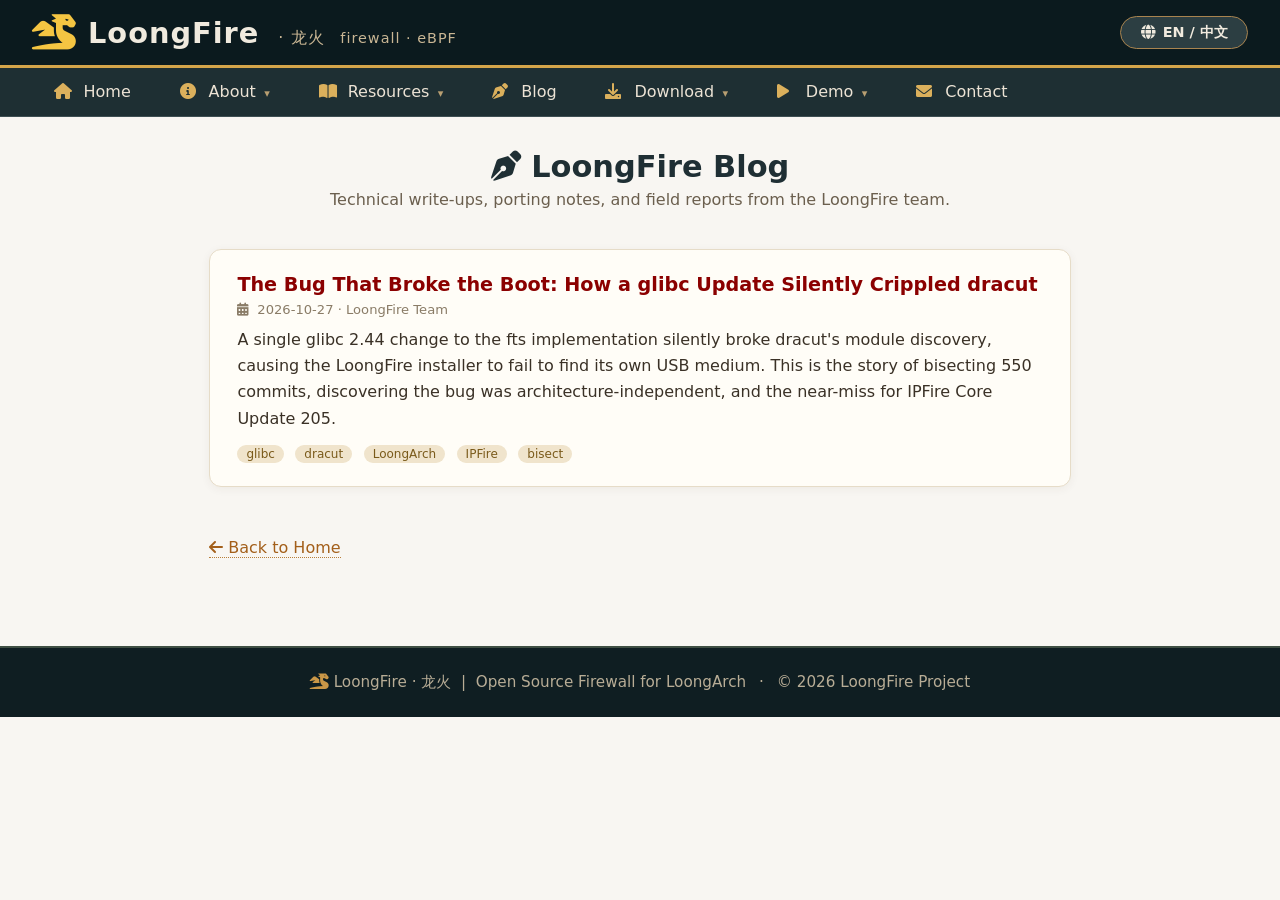
==== blog/index.html @ e5f91e1d "blog: glibc 2.44 story Assisted-by: Deepseek Signed-off-by: Vincent Li <vincent.mc.li@gmail.com>" ====
<!DOCTYPE html>
<html lang="en">
<head>
    <meta charset="UTF-8">
    <meta name="viewport" content="width=device-width, initial-scale=1.0">
    <title>Blog · LoongFire 龙火</title>
    <link rel="stylesheet" href="https://cdnjs.cloudflare.com/ajax/libs/font-awesome/6.0.0-beta3/css/all.min.css">
    <link rel="stylesheet" href="../style.css">
    <style>
        .blog-wrap { max-width: 900px; margin: 0 auto; padding: 2rem 1.2rem 4rem; }
        .blog-hero { text-align: center; margin-bottom: 2.5rem; }
        .blog-hero h1 { color: #1f2f34; font-size: 1.9rem; margin-bottom: .4rem; }
        .blog-hero p { color: #6b5f4e; }
        .post-list { list-style: none; padding: 0; margin: 0; }
        .post-card {
            background: #fffdf7; border: 1px solid #e6dcc8; border-radius: 12px;
            padding: 1.4rem 1.7rem; margin: 1.2rem 0;
            box-shadow: 0 2px 10px rgba(60,45,20,.06);
            transition: transform .15s ease, box-shadow .15s ease;
        }
        .post-card:hover { transform: translateY(-2px); box-shadow: 0 4px 16px rgba(60,45,20,.1); }
        .post-card h2 { margin: 0 0 .4rem; font-size: 1.2rem; }
        .post-card h2 a { color: #8b0000; text-decoration: none; }
        .post-card h2 a:hover { color: #a35f1a; }
        .post-meta { font-size: .82rem; color: #8a7c67; margin-bottom: .6rem; }
        .post-meta i { margin-right: .3rem; }
        .post-excerpt { color: #3a3126; line-height: 1.65; margin: 0; }
        .post-tags { margin-top: .7rem; }
        .post-tag {
            display: inline-block; font-size: .75rem; padding: 2px 9px;
            background: #f0e4cc; color: #7a5a1a; border-radius: 12px;
            margin-right: .4rem;
        }
        .back-home { display: inline-block; margin: 2rem 0 0; color: #a35f1a; border-bottom: 1px dotted #b87d38; text-decoration: none; }
        body.lang-en [data-lang="zh"], body.lang-zh [data-lang="en"] { display: none !important; }
    </style>
</head>
<body class="lang-en">

    <header class="header">
        <div class="logo-area">
            <span class="logo-icon"><i class="fas fa-dragon"></i></span>
            <span class="logo-text">
                LoongFire <small>· 龙火</small>
                <small style="font-weight:300; font-size:0.9rem; margin-left:0.3rem;" data-lang="en">firewall · eBPF</small>
                <small style="font-weight:300; font-size:0.9rem; margin-left:0.3rem;" data-lang="zh">防火墙 · eBPF</small>
            </span>
        </div>
        <button class="lang-toggle" id="langToggle">
            <i class="fas fa-globe"></i>
            <span data-lang="en">EN / 中文</span>
            <span data-lang="zh">中文 / EN</span>
        </button>
    </header>

    <nav class="navbar">
        <ul class="nav-menu">
            <li class="nav-item"><a href="../index.html" class="nav-link"><i class="fas fa-home"></i> <span data-lang="en">Home</span><span data-lang="zh">首页</span></a></li>
            <li class="nav-item dropdown">
                <a href="../index.html#project" class="nav-link"><i class="fas fa-info-circle"></i> <span data-lang="en">About</span><span data-lang="zh">关于</span></a>
                <div class="dropdown-content">
                    <a href="../index.html#project"><span data-lang="en">Project LoongFire</span><span data-lang="zh">LoongFire 项目</span></a>
                    <a href="../index.html#loongson-port"><span data-lang="en">Loongson Port</span><span data-lang="zh">龙芯移植</span></a>
                    <a href="../index.html#team"><span data-lang="en">Team</span><span data-lang="zh">团队</span></a>
                </div>
            </li>
            <li class="nav-item dropdown">
                <a href="#" class="nav-link"><i class="fas fa-book-open"></i> <span data-lang="en">Resources</span><span data-lang="zh">资源</span></a>
                <div class="dropdown-content">
                    <a href="https://ipfire.org/" target="_blank"><span data-lang="en">IPFire Docs</span><span data-lang="zh">IPFire 文档</span></a>
                    <a href="https://ebpf.io/" target="_blank"><span data-lang="en">eBPF.io</span><span data-lang="zh">eBPF 官网</span></a>
                    <a href="https://github.com/vincentmli/loongfire" target="_blank"><span data-lang="en">GitHub</span><span data-lang="zh">GitHub</span></a>
                </div>
            </li>
            <li class="nav-item"><a href="index.html" class="nav-link"><i class="fas fa-pen-nib"></i> <span data-lang="en">Blog</span><span data-lang="zh">博客</span></a></li>
            <li class="nav-item dropdown">
                <a href="#" class="nav-link"><i class="fas fa-download"></i> <span data-lang="en">Download</span><span data-lang="zh">下载</span></a>
                <div class="dropdown-content">
                    <a href="https://www.bpfire.net/download/loongfire/images_loongarch64/" target="_blank"><span data-lang="en">LoongArch</span><span data-lang="zh">龙架构</span></a>
                    <a href="https://www.bpfire.net/download/loongfire/images_x86_64/" target="_blank"><span data-lang="en">X86_64</span><span data-lang="zh">X86_64</span></a>
                </div>
            </li>
            <li class="nav-item dropdown">
                <a href="#" class="nav-link"><i class="fas fa-play"></i> <span data-lang="en">Demo</span><span data-lang="zh">演示</span></a>
                <div class="dropdown-content">
                    <a href="https://youtu.be/1pdNgoP-Kho?si=ar517D0sQq7gYv2_" target="_blank"><span data-lang="en">Youtube Demo Video</span><span data-lang="zh">油管演示视频</span></a>
                    <a href="https://youtu.be/rVHkBf1HB7Y" target="_blank"><span data-lang="en">Loongson Mini PC Demo</span><span data-lang="zh">龙芯迷你 PC 演示</span></a>
                    <a href="https://space.bilibili.com/622328985" target="_blank"><span data-lang="en">Bilibili Video collections</span><span data-lang="zh">Bilibili 视频集</span></a>
                </div>
            </li>
            <li class="nav-item"><a href="../index.html#contactSection" class="nav-link"><i class="fas fa-envelope"></i> <span data-lang="en">Contact</span><span data-lang="zh">联系</span></a></li>
        </ul>
    </nav>

    <main class="blog-wrap">
        <div class="blog-hero">
            <h1><i class="fas fa-pen-nib"></i>
                <span data-lang="en">LoongFire Blog</span>
                <span data-lang="zh">LoongFire 博客</span>
            </h1>
            <p data-lang="en">Technical write-ups, porting notes, and field reports from the LoongFire team.</p>
            <p data-lang="zh">来自 LoongFire 团队的技术文章、移植笔记与实战报告。</p>
        </div>

        <ul class="post-list">
            <li class="post-card">
                <h2>
                    <a href="2026-10-27-glibc-dracut-boot-bug.html?lang=en" data-lang="en">The Bug That Broke the Boot: How a glibc Update Silently Crippled dracut</a>
                    <a href="2026-10-27-glibc-dracut-boot-bug.html?lang=zh" data-lang="zh">一个让启动失败的 Bug：glibc 更新如何悄然瘫痪了 dracut</a>
                </h2>
                <p class="post-meta">
                    <i class="fas fa-calendar-alt"></i>
                    <span data-lang="en">2026-10-27 · LoongFire Team</span>
                    <span data-lang="zh">2026-10-27 · LoongFire 团队</span>
                </p>
                <p class="post-excerpt" data-lang="en">
                    A single glibc 2.44 change to the <code>fts</code> implementation silently broke dracut's module discovery, causing the LoongFire installer to fail to find its own USB medium. This is the story of bisecting 550 commits, discovering the bug was architecture-independent, and the near-miss for IPFire Core Update 205.
                </p>
                <p class="post-excerpt" data-lang="zh">
                    glibc 2.44 对 <code>fts</code> 实现的一次变更悄然破坏了 dracut 的模块发现，导致 LoongFire 安装程序找不到自己的 U 盘介质。这是一个关于二分查找 550 个提交、发现该 bug 与架构无关，以及 IPFire Core Update 205 惊险躲过一劫的故事。
                </p>
                <div class="post-tags">
                    <span class="post-tag">glibc</span>
                    <span class="post-tag">dracut</span>
                    <span class="post-tag">LoongArch</span>
                    <span class="post-tag">IPFire</span>
                    <span class="post-tag">bisect</span>
                </div>
            </li>
        </ul>

        <a href="../index.html" class="back-home"><i class="fas fa-arrow-left"></i>
            <span data-lang="en">Back to Home</span>
            <span data-lang="zh">返回首页</span>
        </a>
    </main>

    <footer class="footer">
        <p>
            <i class="fas fa-dragon"></i> LoongFire · 龙火 &nbsp;|&nbsp;
            <span data-lang="en">Open Source Firewall for LoongArch</span>
            <span data-lang="zh">龙架构开源防火墙</span>
            <span style="margin:0 0.5rem;">·</span>
            <span data-lang="en">© 2026 LoongFire Project</span>
            <span data-lang="zh">© 2026 LoongFire 项目</span>
        </p>
    </footer>

    <script>
    (function () {
        function getParam(name) {
            return new URLSearchParams(window.location.search).get(name);
        }
        var lang = getParam('lang') || localStorage.getItem('loongfire-lang') || 'en';
        if (lang !== 'en' && lang !== 'zh') lang = 'en';
        document.body.classList.remove('lang-en', 'lang-zh');
        document.body.classList.add('lang-' + lang);
        document.documentElement.lang = (lang === 'zh' ? 'zh-CN' : 'en');
        try { localStorage.setItem('loongfire-lang', lang); } catch (e) {}
        var toggle = document.getElementById('langToggle');
        if (toggle) {
            toggle.addEventListener('click', function () {
                setTimeout(function () {
                    var current = document.body.classList.contains('lang-zh') ? 'zh' : 'en';
                    try { localStorage.setItem('loongfire-lang', current); } catch (e) {}
                }, 0);
            });
        }
    })();
    </script>
    <script src="../script.js"></script>
</body>
</html>
---- style.css ----
* {
    margin: 0;
    padding: 0;
    box-sizing: border-box;
    font-family: 'Segoe UI', Roboto, system-ui, Tahoma, Verdana, Arial, sans-serif;
}
body {
    background: #f8f6f2;
    min-height: 100vh;
    display: flex;
    flex-direction: column;
}
/* header & nav */
.header {
    background: #0b1a1e;
    color: #f0eade;
    padding: 0.75rem 2rem;
    display: flex;
    flex-wrap: wrap;
    align-items: center;
    justify-content: space-between;
    border-bottom: 3px solid #d4a54a;
    box-shadow: 0 4px 12px rgba(0,0,0,0.2);
}
.logo-area {
    display: flex;
    align-items: center;
    gap: 0.75rem;
}
.logo-icon {
    font-size: 2.2rem;
    color: #f5c542;
}
.logo-text {
    font-size: 1.8rem;
    font-weight: 700;
    letter-spacing: 1px;
}
.logo-text small {
    font-weight: 300;
    font-size: 1rem;
    margin-left: 0.5rem;
    color: #c9b694;
}
.lang-toggle {
    background: #2c3e42;
    border: 1px solid #a9844f;
    color: #f0eade;
    padding: 0.4rem 1.2rem;
    border-radius: 30px;
    font-weight: 600;
    font-size: 0.9rem;
    cursor: pointer;
    transition: 0.2s;
    display: flex;
    align-items: center;
    gap: 0.5rem;
}
.lang-toggle:hover {
    background: #3e555a;
    border-color: #dbb05c;
}
.navbar {
    background: #1e2f33;
    padding: 0 2rem;
    display: flex;
    flex-wrap: wrap;
    align-items: center;
    border-bottom: 1px solid #3e4f53;
}
.nav-menu {
    display: flex;
    flex-wrap: wrap;
    list-style: none;
    gap: 0.25rem;
}
.nav-item {
    position: relative;
}
.nav-link {
    display: block;
    padding: 0.9rem 1.4rem;
    color: #ece3d5;
    text-decoration: none;
    font-weight: 500;
    font-size: 1rem;
    transition: 0.15s;
    border-radius: 4px 4px 0 0;
    cursor: default;
}
.nav-link i {
    margin-right: 0.4rem;
    width: 1.1rem;
    color: #dbb05c;
}
.nav-link:hover {
    background: #2f454a;
    color: #fff6e5;
}
.nav-link.external {
    cursor: pointer;
}
.dropdown-content {
    display: none;
    position: absolute;
    top: 100%;
    left: 0;
    background: #233b40;
    min-width: 200px;
    border-radius: 0 0 8px 8px;
    box-shadow: 0 12px 24px rgba(0,0,0,0.4);
    padding: 0.3rem 0;
    z-index: 999;
    border-top: 2px solid #d4a54a;
}
.dropdown-content a {
    display: block;
    padding: 0.7rem 1.6rem;
    color: #ede7dc;
    text-decoration: none;
    font-weight: 400;
    border-left: 3px solid transparent;
    transition: 0.1s;
}
.dropdown-content a:hover {
    background: #2f4d54;
    border-left-color: #f5c542;
    color: #fff;
}
.nav-item.dropdown:hover .dropdown-content {
    display: block;
}
.nav-item.dropdown > .nav-link::after {
    content: " ▾";
    font-size: 0.7rem;
    color: #b89f72;
    margin-left: 0.3rem;
}
/* main container */
.container {
    max-width: 1300px;
    margin: 0 auto;
    padding: 2rem 2rem;
    flex: 1;
    width: 100%;
}
/* hero / original content area */
.hero {
    background: linear-gradient(145deg, #f0ebe0, #e5ddd0);
    padding: 2.5rem 2.8rem;
    border-radius: 32px;
    box-shadow: inset 0 1px 4px rgba(255,255,240,0.6), 0 12px 24px -8px rgba(0,0,0,0.15);
    margin-bottom: 2.5rem;
    border: 1px solid #dacdb8;
}
.hero h1 {
    font-size: 2.6rem;
    font-weight: 700;
    color: #1a2c30;
    display: flex;
    align-items: center;
    gap: 0.8rem;
    flex-wrap: wrap;
    margin-bottom: 1rem;
}
.hero h1 i {
    color: #c97d2b;
}
.hero p, .hero div {
    font-size: 1.1rem;
    line-height: 1.7;
    color: #1f353b;
    margin: 0.8rem 0;
}
.hero a {
    color: #a35f1a;
    text-decoration: none;
    font-weight: 500;
    border-bottom: 1px dotted #b87d38;
}
.hero a:hover {
    color: #c77d2a;
    border-bottom: 1px solid #b87d38;
}
.hero b, .hero strong {
    color: #1d2f33;
}
.hero em {
    font-style: italic;
    color: #2d4247;
}
.download-links {
    background: #fcf9f3;
    padding: 1.2rem 1.8rem;
    border-radius: 24px;
    border-left: 6px solid #d4a54a;
    margin: 1.5rem 0;
}
.download-links p {
    margin: 0.5rem 0;
}
.feature-grid {
    display: grid;
    grid-template-columns: repeat(auto-fit, minmax(220px, 1fr));
    gap: 1.8rem;
    margin: 2rem 0;
}
.feature-card {
    background: #fcf9f3;
    padding: 1.4rem 1.6rem;
    border-radius: 24px;
    box-shadow: 0 4px 12px rgba(0,0,0,0.04);
    border: 1px solid #e4dccc;
    transition: 0.2s;
}
.feature-card:hover {
    transform: translateY(-4px);
    border-color: #c9b187;
}
.feature-card i {
    font-size: 2rem;
    color: #b87d38;
    margin-bottom: 0.3rem;
}
.feature-card h3 {
    font-size: 1.3rem;
    color: #1c3136;
}
.feature-card p {
    color: #3d5359;
}
.section-title {
    font-size: 1.8rem;
    font-weight: 600;
    color: #1d2f33;
    border-left: 6px solid #d4a54a;
    padding-left: 1rem;
    margin: 2rem 0 1.2rem 0;
}
.footer {
    background: #0f1e22;
    color: #b8ad96;
    padding: 1.5rem 2rem;
    text-align: center;
    border-top: 2px solid #3f4f44;
    margin-top: 1.5rem;
    font-size: 0.95rem;
}
.footer i {
    color: #ca9747;
}
/* CAPTCHA & Contact styling */
.contact-section {
    margin-top: 0.5rem;
}
.contact-btn {
    display: inline-block;
    background: #1f2f34;
    color: #f5e7d3;
    padding: 0.4rem 1.4rem;
    border-radius: 40px;
    font-weight: 500;
    cursor: pointer;
    border: 1px solid #a9844f;
    transition: 0.2s;
    text-decoration: none;
}
.contact-btn:hover {
    background: #2f454a;
    border-color: #dbb05c;
}
.contact-btn i {
    margin-right: 0.5rem;
    color: #dbb05c;
}

/* CAPTCHA overlay/modal */
.captcha-overlay {
    display: none;
    position: fixed;
    top: 0;
    left: 0;
    width: 100%;
    height: 100%;
    background: rgba(0,0,0,0.6);
    z-index: 9999;
    justify-content: center;
    align-items: center;
    backdrop-filter: blur(4px);
}
.captcha-overlay.active {
    display: flex;
}
.captcha-modal {
    background: #f8f6f2;
    border-radius: 32px;
    padding: 2.5rem 3rem;
    max-width: 440px;
    width: 90%;
    box-shadow: 0 24px 48px rgba(0,0,0,0.4);
    border: 2px solid #d4a54a;
    position: relative;
    animation: modalSlideIn 0.3s ease-out;
}
@keyframes modalSlideIn {
    from {
        transform: translateY(-30px) scale(0.95);
        opacity: 0;
    }
    to {
        transform: translateY(0) scale(1);
        opacity: 1;
    }
}
.captcha-modal .close-btn {
    position: absolute;
    top: 12px;
    right: 18px;
    font-size: 1.8rem;
    color: #6b5f4e;
    cursor: pointer;
    transition: 0.2s;
    background: none;
    border: none;
    line-height: 1;
}
.captcha-modal .close-btn:hover {
    color: #1a2c30;
    transform: rotate(90deg);
}
.captcha-modal h3 {
    color: #1a2c30;
    font-size: 1.5rem;
    margin-bottom: 0.5rem;
    display: flex;
    align-items: center;
    gap: 0.6rem;
}
.captcha-modal h3 i {
    color: #c97d2b;
}
.captcha-modal p {
    color: #3d5359;
    margin-bottom: 1.2rem;
    font-size: 0.95rem;
}
.captcha-challenge {
    background: #e8e0d4;
    padding: 1rem 1.5rem;
    border-radius: 16px;
    font-size: 1.8rem;
    font-weight: 700;
    text-align: center;
    color: #1a2c30;
    margin-bottom: 1rem;
    border: 2px dashed #b87d38;
    font-family: 'Courier New', monospace;
    letter-spacing: 2px;
}
.captcha-input-group {
    display: flex;
    gap: 0.8rem;
    margin-bottom: 1rem;
    flex-wrap: wrap;
}
.captcha-input-group input {
    flex: 1;
    padding: 0.7rem 1rem;
    border: 2px solid #c9b187;
    border-radius: 12px;
    font-size: 1rem;
    background: white;
    transition: 0.2s;
    min-width: 120px;
}
.captcha-input-group input:focus {
    outline: none;
    border-color: #d4a54a;
    box-shadow: 0 0 0 3px rgba(212, 165, 74, 0.2);
}
.captcha-input-group button {
    padding: 0.7rem 1.8rem;
    background: #1f2f34;
    color: #f5e7d3;
    border: none;
    border-radius: 12px;
    font-weight: 600;
    font-size: 1rem;
    cursor: pointer;
    transition: 0.2s;
    white-space: nowrap;
}
.captcha-input-group button:hover {
    background: #2f454a;
}
.captcha-input-group button:disabled {
    opacity: 0.5;
    cursor: not-allowed;
}
.captcha-error {
    color: #c0392b;
    font-size: 0.9rem;
    margin-top: -0.5rem;
    margin-bottom: 0.5rem;
    display: none;
}
.captcha-error.show {
    display: block;
}
.captcha-success {
    color: #27ae60;
    font-size: 0.95rem;
    margin-top: 0.5rem;
    display: none;
    align-items: center;
    gap: 0.5rem;
}
.captcha-success.show {
    display: flex;
}
.email-revealed {
    display: none;
    background: #e8f0e8;
    padding: 0.5rem 1.2rem;
    border-radius: 12px;
    font-family: 'Courier New', monospace;
    font-size: 1.1rem;
    color: #1a2c30;
    border: 2px solid #27ae60;
    margin-top: 0.5rem;
    word-break: break-all;
}
.email-revealed.show {
    display: inline-block;
}
.email-revealed i {
    color: #27ae60;
    margin-right: 0.5rem;
}
.captcha-refresh {
    background: none;
    border: none;
    color: #6b5f4e;
    cursor: pointer;
    font-size: 0.9rem;
    text-decoration: underline;
    margin-left: 0.5rem;
    transition: 0.2s;
}
.captcha-refresh:hover {
    color: #1a2c30;
}
/* language toggle */
body.lang-en .lang-zh {
    display: none;
}
body.lang-zh .lang-en {
    display: none;
}
[data-lang] {
    display: inline;
}
body.lang-en [data-lang="zh"] {
    display: none !important;
}
body.lang-zh [data-lang="en"] {
    display: none !important;
}
.lang-both {
    display: inline;
}

@media (max-width: 768px) {
    /* Force horizontal menu */
    .nav-menu {
        display: flex;
        flex-direction: row;      /* override any column rule */
        flex-wrap: wrap;          /* allow wrapping to second line */
        justify-content: center;
        gap: 0.25rem;
        padding: 0.4rem 0.5rem;
    }

    .nav-item {
        width: auto;              /* don't stretch full width */
        flex: 0 0 auto;
    }

    .nav-link {
        padding: 0.4rem 0.6rem;
        font-size: 0.8rem;
        white-space: nowrap;
    }

    /* Hide icons on small screens to save space (optional) */
    .nav-link i {
        display: none;
    }

    /* Dropdowns: position them so they don't overflow the screen */
    .dropdown-content {
        position: absolute;
        left: 50%;
        transform: translateX(-50%);
        min-width: 180px;
        z-index: 200;
    }
}

/* News Section */
.news-section {
    background: #fcf9f3;
    border-radius: 16px;
    padding: 1.2rem 1.8rem;
    margin: 1.5rem 0;
    border: 2px solid #d4a54a;
    box-shadow: 0 4px 12px rgba(0,0,0,0.06);
}

.news-header {
    display: flex;
    align-items: center;
    gap: 0.6rem;
    font-size: 1.1rem;
    font-weight: 600;
    color: #1a2c30;
    margin-bottom: 0.8rem;
    padding-bottom: 0.5rem;
    border-bottom: 2px solid #e4dccc;
}

.news-header i {
    color: #c97d2b;
    font-size: 1.3rem;
}

.news-ticker {
    position: relative;
    overflow: hidden;
    min-height: 2.5rem;
}

.news-item {
    display: none;
    animation: fadeSlide 0.8s ease-in-out;
    padding: 0.3rem 0;
    font-size: 1rem;
    color: #1f353b;
    align-items: center;
    gap: 0.8rem;
}

.news-item.active {
    display: flex;
}

.news-badge {
    font-size: 1.2rem;
    flex-shrink: 0;
}

@keyframes fadeSlide {
    from {
        opacity: 0;
        transform: translateY(-10px);
    }
    to {
        opacity: 1;
        transform: translateY(0);
    }
}

.news-item a {
    color: #a35f1a;
    text-decoration: none;
    font-weight: 500;
    border-bottom: 1px dotted #b87d38;
}

.news-item a:hover {
    color: #c77d2a;
    border-bottom: 1px solid #b87d38;
}

/* About Sections */
.about-section {
    background: #fcf9f3;
    padding: 2rem 2.5rem;
    border-radius: 24px;
    margin: 2rem 0;
    border: 1px solid #e4dccc;
    scroll-margin-top: 80px;
}

.about-section h2 {
    color: #1a2c30;
    font-size: 1.8rem;
    margin-bottom: 1rem;
    display: flex;
    align-items: center;
    gap: 0.8rem;
    border-bottom: 3px solid #d4a54a;
    padding-bottom: 0.5rem;
}

.about-section h2 i {
    color: #c97d2b;
}

.about-section p {
    color: #1f353b;
    line-height: 1.8;
    margin: 0.8rem 0;
}

.about-section ul {
    color: #1f353b;
    line-height: 1.8;
    padding-left: 2rem;
    margin: 0.8rem 0;
}

.about-section ul li {
    margin: 0.3rem 0;
}

/* Team Grid */
.team-grid {
    display: grid;
    grid-template-columns: repeat(auto-fit, minmax(250px, 1fr));
    gap: 2rem;
    margin: 1.5rem 0;
}

.team-member {
    background: white;
    padding: 1.5rem;
    border-radius: 20px;
    text-align: center;
    box-shadow: 0 4px 12px rgba(0,0,0,0.06);
    border: 1px solid #e4dccc;
    transition: 0.3s;
}

.team-member:hover {
    transform: translateY(-4px);
    box-shadow: 0 8px 24px rgba(0,0,0,0.1);
}

.team-avatar {
    width: 120px;
    height: 120px;
    border-radius: 50%;
    margin-bottom: 1rem;
    border: 3px solid #d4a54a;
    object-fit: cover;
}

.team-member h3 {
    color: #1a2c30;
    font-size: 1.2rem;
    margin-bottom: 0.2rem;
}

.team-role {
    color: #b87d38;
    font-weight: 600;
    font-size: 0.9rem;
    margin-bottom: 0.8rem;
}

.team-bio {
    color: #3d5359;
    font-size: 0.9rem;
    line-height: 1.6;
}

.team-social {
    margin-top: 1rem;
    display: flex;
    justify-content: center;
    gap: 0.8rem;
}

.team-social a {
    color: #1a2c30;
    font-size: 1.4rem;
    transition: 0.2s;
}

.team-social a:hover {
    color: #b87d38;
    transform: scale(1.1);
}

/* Responsive for news and about */
@media (max-width: 700px) {
    .news-section {
        padding: 0.8rem 1rem;
    }
    .news-item {
        font-size: 0.9rem;
        flex-wrap: wrap;
    }
    .about-section {
        padding: 1.2rem;
    }
    .team-grid {
        grid-template-columns: 1fr;
    }
    .team-avatar {
        width: 100px;
        height: 100px;
    }
}

/* Donation acknowledgment */
.footer .donation-ack {
    font-size: 0.9rem;
    margin-top: 0.8rem;
    padding-top: 0.8rem;
    border-top: 1px solid #3f4f44;
    color: #8ab4d6;
}

.footer .donation-ack a {
    color: #8ab4d6;
    text-decoration: none;
    border-bottom: 1px dotted #8ab4d6;
    transition: 0.2s;
}

.footer .donation-ack a:hover {
    color: #f5c542;
    border-bottom-color: #f5c542;
}

.footer .donation-ack i {
    color: #e74c3c;
}
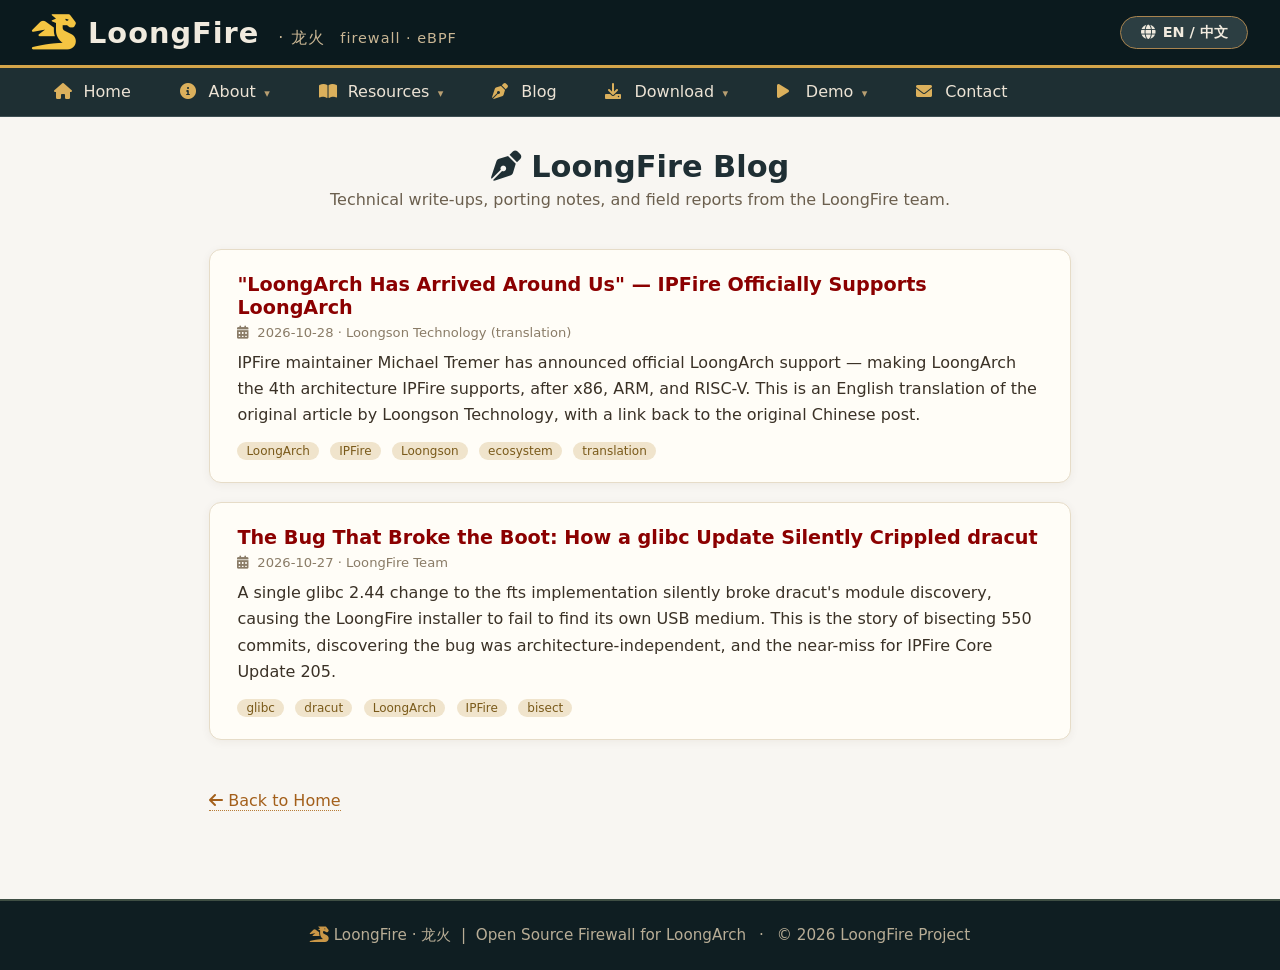
==== commit 2bb44a60: "blog: Add english translated version of IPfire on loongson CPU Assisted-by: Deepseek Signed-off-by: " ====
--- a/blog/index.html
+++ b/blog/index.html
@@ -105,6 +105,31 @@
         <ul class="post-list">
             <li class="post-card">
                 <h2>
+                    <a href="2026-10-28-ipfire-officially-supports-loongarch.html?lang=en" data-lang="en">"LoongArch Has Arrived Around Us" — IPFire Officially Supports LoongArch</a>
+                    <a href="2026-10-28-ipfire-officially-supports-loongarch.html?lang=zh" data-lang="zh">"龙架构已来到我们身边"——IPFire 正式支持龙架构</a>
+                </h2>
+                <p class="post-meta">
+                    <i class="fas fa-calendar-alt"></i>
+                    <span data-lang="en">2026-10-28 · Loongson Technology (translation)</span>
+                    <span data-lang="zh">2026-10-28 · 龙芯中科（译文）</span>
+                </p>
+                <p class="post-excerpt" data-lang="en">
+                    IPFire maintainer Michael Tremer has announced official LoongArch support — making LoongArch the 4th architecture IPFire supports, after x86, ARM, and RISC-V. This is an English translation of the original article by Loongson Technology, with a link back to the original Chinese post.
+                </p>
+                <p class="post-excerpt" data-lang="zh">
+                    IPFire 维护者 Michael Tremer 已宣布正式支持龙架构——龙架构成为继 x86、ARM、RISC-V 之后 IPFire 支持的第 4 种架构。本文为龙芯中科原文的英文译本，并附中文原文链接。
+                </p>
+                <div class="post-tags">
+                    <span class="post-tag">LoongArch</span>
+                    <span class="post-tag">IPFire</span>
+                    <span class="post-tag">Loongson</span>
+                    <span class="post-tag">ecosystem</span>
+                    <span class="post-tag">translation</span>
+                </div>
+            </li>
+
+            <li class="post-card">
+                <h2>
                     <a href="2026-10-27-glibc-dracut-boot-bug.html?lang=en" data-lang="en">The Bug That Broke the Boot: How a glibc Update Silently Crippled dracut</a>
                     <a href="2026-10-27-glibc-dracut-boot-bug.html?lang=zh" data-lang="zh">一个让启动失败的 Bug：glibc 更新如何悄然瘫痪了 dracut</a>
                 </h2>
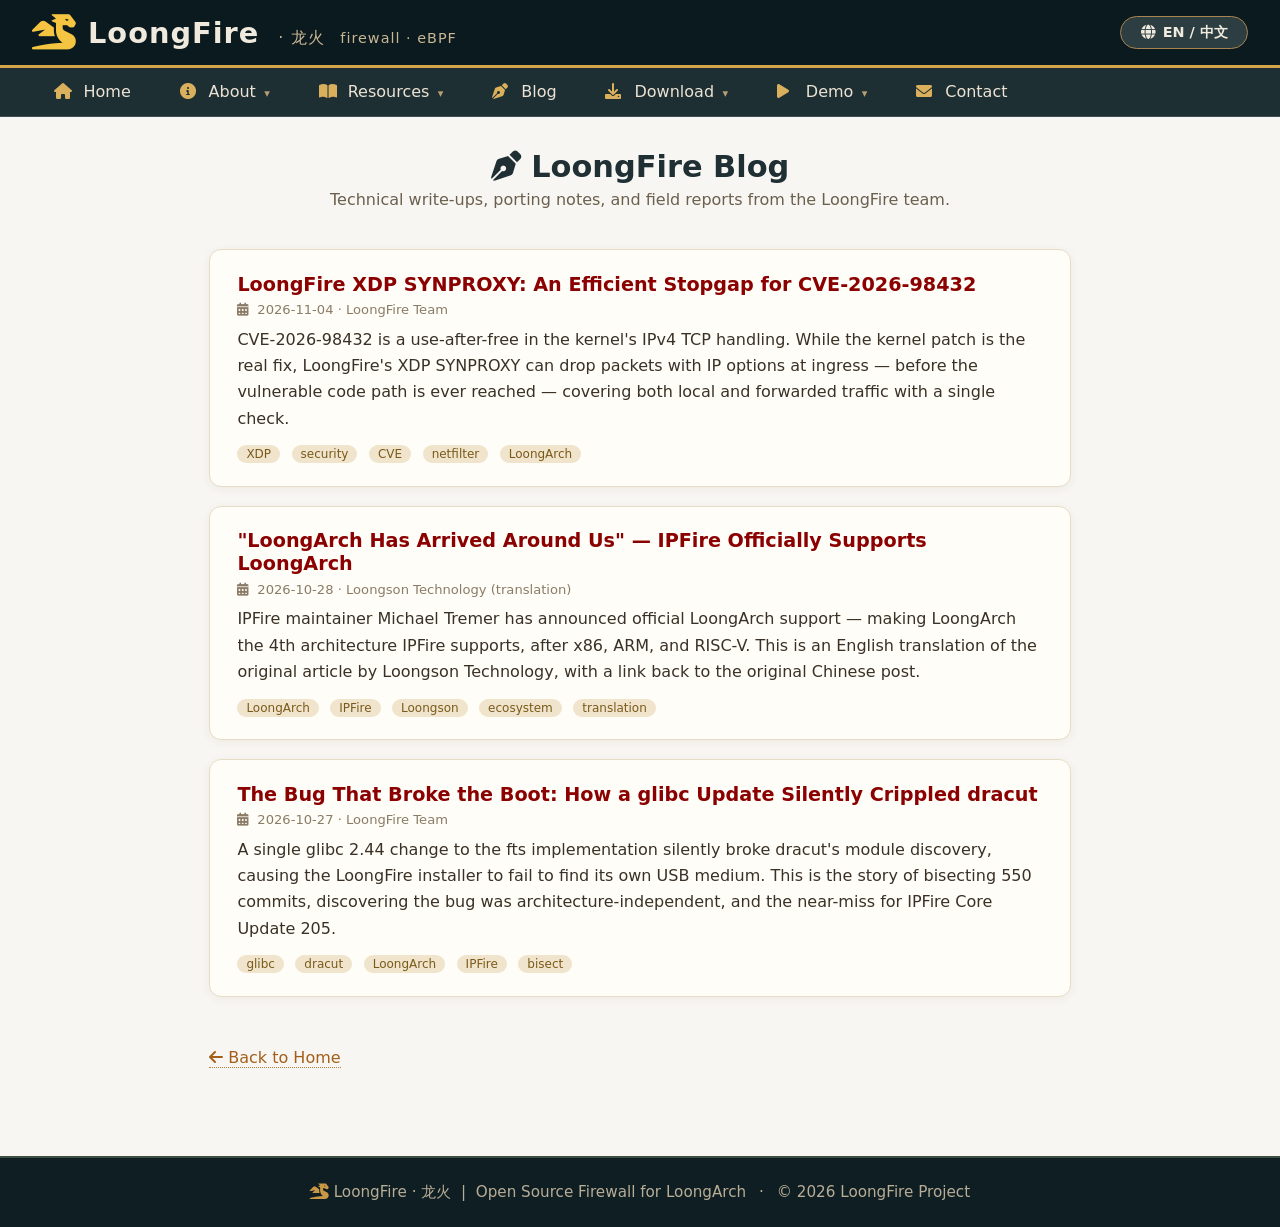
==== commit fa715f0d: "blog: Add two new blog Signed-off-by: Vincent Li <vincent.mc.li@gmail.com>" ====
--- a/blog/index.html
+++ b/blog/index.html
@@ -105,6 +105,31 @@
         <ul class="post-list">
             <li class="post-card">
                 <h2>
+                    <a href="2026-11-04-loongfire-xdp-synproxy-cve-2026-98432.html?lang=en" data-lang="en">LoongFire XDP SYNPROXY: An Efficient Stopgap for CVE-2026-98432</a>
+                    <a href="2026-11-04-loongfire-xdp-synproxy-cve-2026-98432.html?lang=zh" data-lang="zh">LoongFire XDP SYNPROXY：针对 CVE-2026-98432 的高效临时缓解方案</a>
+                </h2>
+                <p class="post-meta">
+                    <i class="fas fa-calendar-alt"></i>
+                    <span data-lang="en">2026-11-04 · LoongFire Team</span>
+                    <span data-lang="zh">2026-11-04 · LoongFire 团队</span>
+                </p>
+                <p class="post-excerpt" data-lang="en">
+                    CVE-2026-98432 is a use-after-free in the kernel's IPv4 TCP handling. While the kernel patch is the real fix, LoongFire's XDP SYNPROXY can drop packets with IP options at ingress — before the vulnerable code path is ever reached — covering both local and forwarded traffic with a single check.
+                </p>
+                <p class="post-excerpt" data-lang="zh">
+                    CVE-2026-98432 是内核 IPv4 TCP 处理中的释放后使用漏洞。内核补丁才是真正的修复，但 LoongFire 的 XDP SYNPROXY 可以在入口处丢弃带 IP 选项的报文——早于漏洞代码路径被触达——只需一处检查即可同时覆盖本机与转发流量。
+                </p>
+                <div class="post-tags">
+                    <span class="post-tag">XDP</span>
+                    <span class="post-tag">security</span>
+                    <span class="post-tag">CVE</span>
+                    <span class="post-tag">netfilter</span>
+                    <span class="post-tag">LoongArch</span>
+                </div>
+            </li>
+
+            <li class="post-card">
+                <h2>
                     <a href="2026-10-28-ipfire-officially-supports-loongarch.html?lang=en" data-lang="en">"LoongArch Has Arrived Around Us" — IPFire Officially Supports LoongArch</a>
                     <a href="2026-10-28-ipfire-officially-supports-loongarch.html?lang=zh" data-lang="zh">"龙架构已来到我们身边"——IPFire 正式支持龙架构</a>
                 </h2>
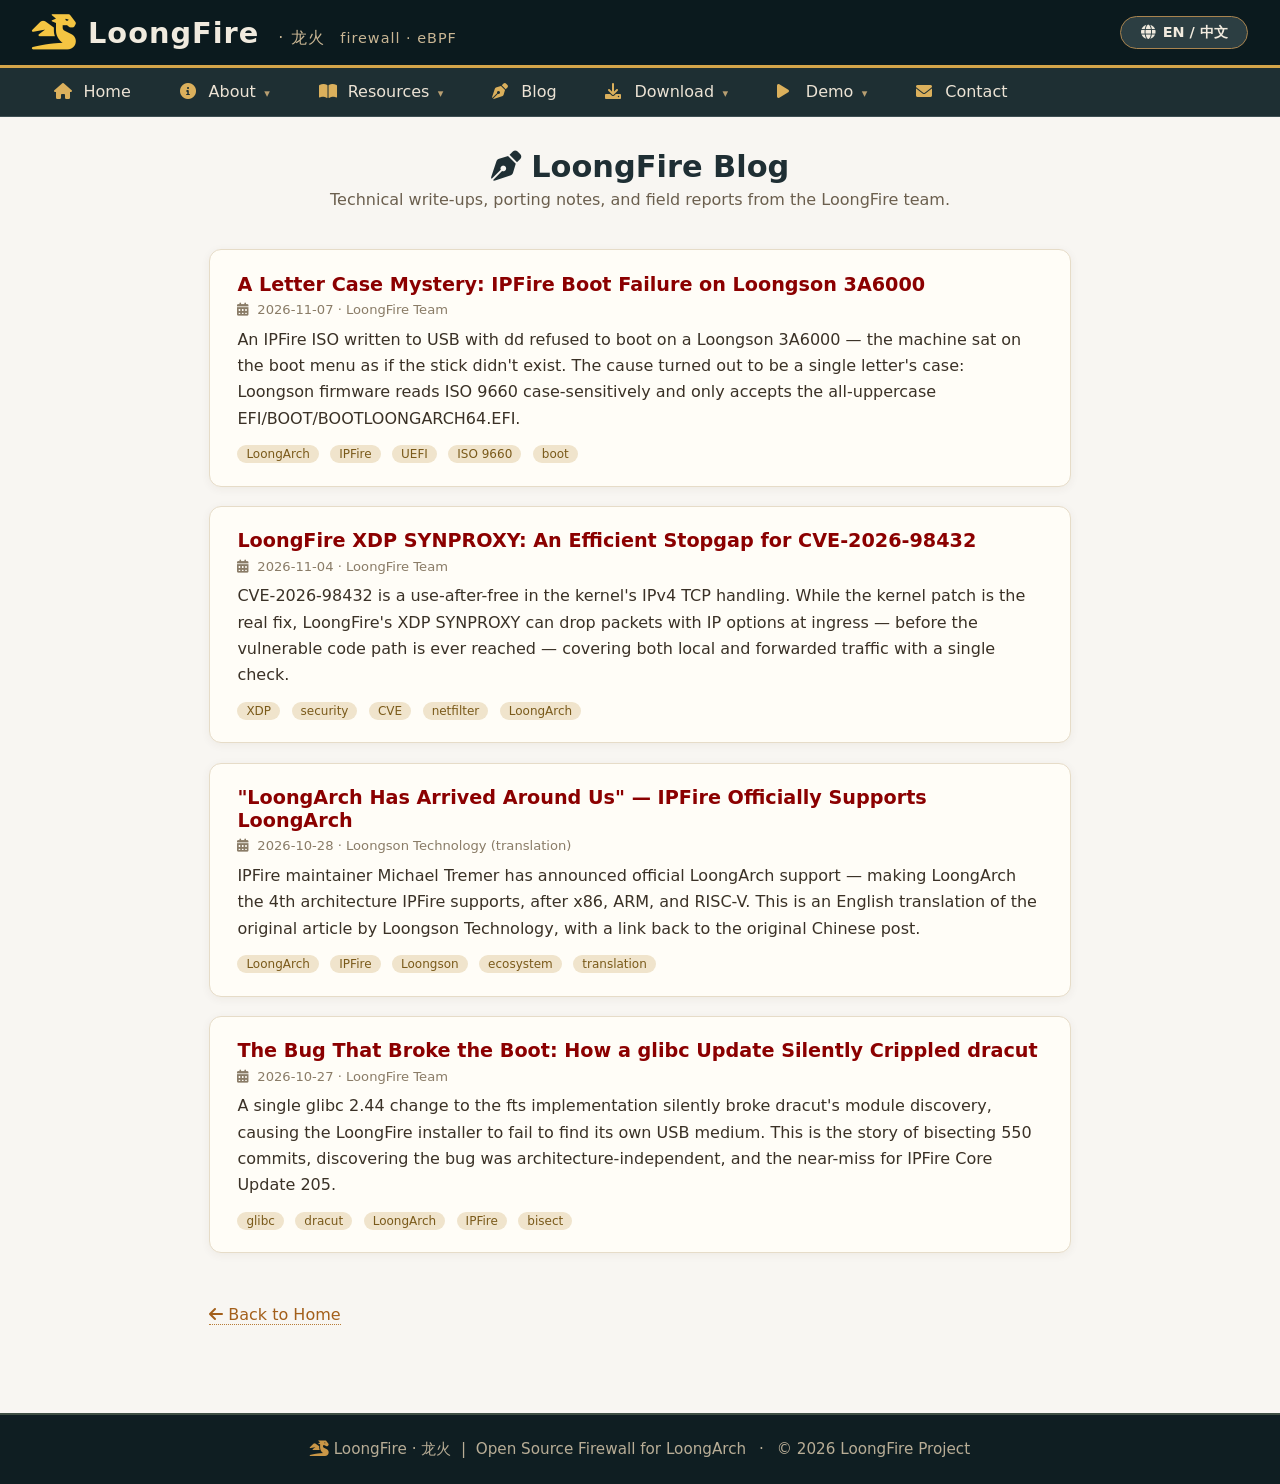
==== commit 17c3a468: "blog: IPFire ISO EFI letter case Signed-off-by: Vincent Li <vincent.mc.li@gmail.com>" ====
--- a/blog/index.html
+++ b/blog/index.html
@@ -105,6 +105,31 @@
         <ul class="post-list">
             <li class="post-card">
                 <h2>
+                    <a href="2026-11-07-letter-case-ipfire-loongson-boot-mystery.html?lang=en" data-lang="en">A Letter Case Mystery: IPFire Boot Failure on Loongson 3A6000</a>
+                    <a href="2026-11-07-letter-case-ipfire-loongson-boot-mystery.html?lang=zh" data-lang="zh">一个字母的大小写：IPFire 在龙芯 3A6000 上的启动谜案</a>
+                </h2>
+                <p class="post-meta">
+                    <i class="fas fa-calendar-alt"></i>
+                    <span data-lang="en">2026-11-07 · LoongFire Team</span>
+                    <span data-lang="zh">2026-11-07 · LoongFire 团队</span>
+                </p>
+                <p class="post-excerpt" data-lang="en">
+                    An IPFire ISO written to USB with dd refused to boot on a Loongson 3A6000 — the machine sat on the boot menu as if the stick didn't exist. The cause turned out to be a single letter's case: Loongson firmware reads ISO 9660 case-sensitively and only accepts the all-uppercase EFI/BOOT/BOOTLOONGARCH64.EFI.
+                </p>
+                <p class="post-excerpt" data-lang="zh">
+                    用 dd 写入 U 盘的 IPFire ISO 在龙芯 3A6000 上无法启动——机器停留在启动菜单，仿佛 U 盘根本不存在。根源竟然是一个字母的大小写：龙芯固件按大小写敏感方式读取 ISO 9660，只接受全大写的 EFI/BOOT/BOOTLOONGARCH64.EFI。
+                </p>
+                <div class="post-tags">
+                    <span class="post-tag">LoongArch</span>
+                    <span class="post-tag">IPFire</span>
+                    <span class="post-tag">UEFI</span>
+                    <span class="post-tag">ISO 9660</span>
+                    <span class="post-tag">boot</span>
+                </div>
+            </li>
+
+            <li class="post-card">
+                <h2>
                     <a href="2026-11-04-loongfire-xdp-synproxy-cve-2026-98432.html?lang=en" data-lang="en">LoongFire XDP SYNPROXY: An Efficient Stopgap for CVE-2026-98432</a>
                     <a href="2026-11-04-loongfire-xdp-synproxy-cve-2026-98432.html?lang=zh" data-lang="zh">LoongFire XDP SYNPROXY：针对 CVE-2026-98432 的高效临时缓解方案</a>
                 </h2>
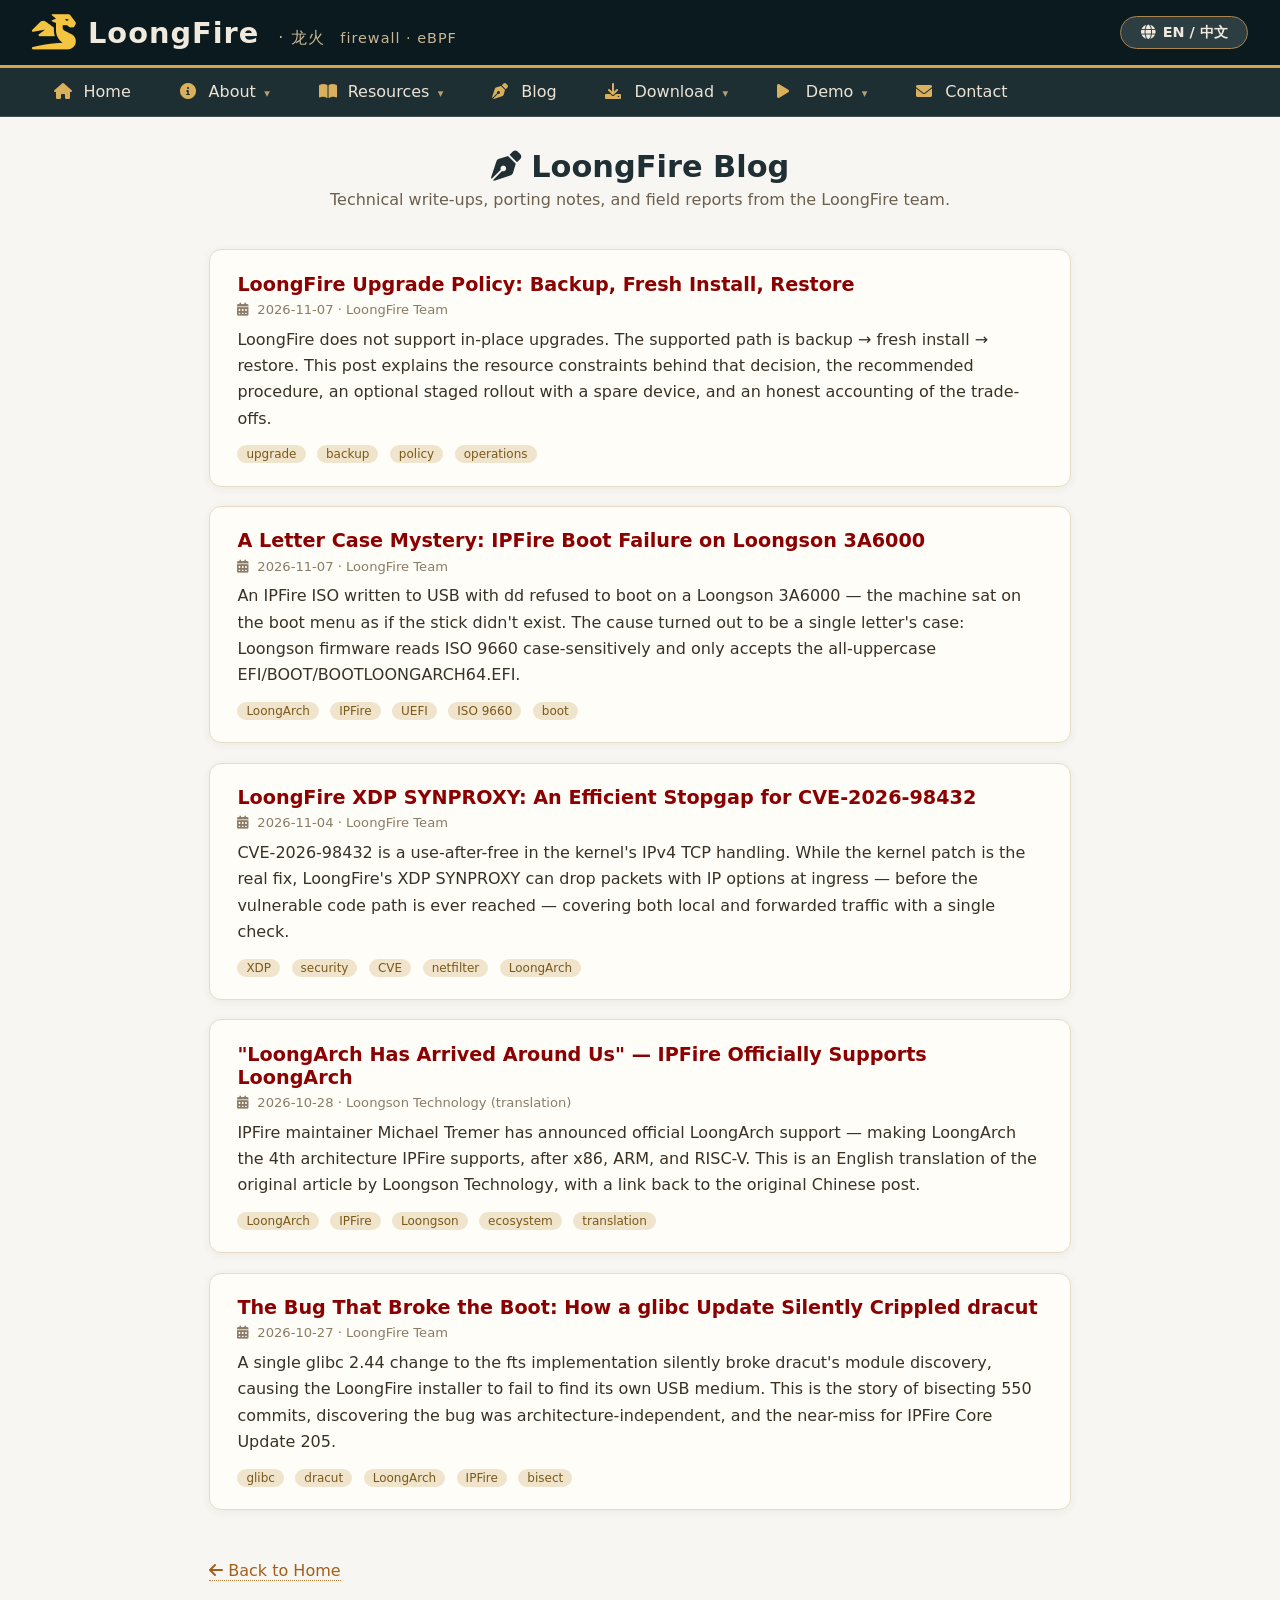
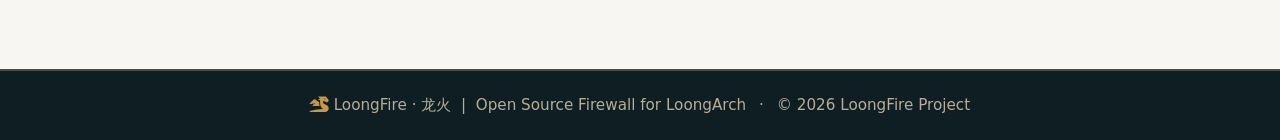
==== commit 31089051: "blog: Add loongfire upgrade policy Signed-off-by: Vincent Li <vincent.mc.li@gmail.com>" ====
--- a/blog/index.html
+++ b/blog/index.html
@@ -105,6 +105,30 @@
         <ul class="post-list">
             <li class="post-card">
                 <h2>
+                    <a href="2026-11-07-loongfire-upgrade-policy.html?lang=en" data-lang="en">LoongFire Upgrade Policy: Backup, Fresh Install, Restore</a>
+                    <a href="2026-11-07-loongfire-upgrade-policy.html?lang=zh" data-lang="zh">LoongFire 升级策略：备份、全新安装、恢复</a>
+                </h2>
+                <p class="post-meta">
+                    <i class="fas fa-calendar-alt"></i>
+                    <span data-lang="en">2026-11-07 · LoongFire Team</span>
+                    <span data-lang="zh">2026-11-07 · LoongFire 团队</span>
+                </p>
+                <p class="post-excerpt" data-lang="en">
+                    LoongFire does not support in-place upgrades. The supported path is backup → fresh install → restore. This post explains the resource constraints behind that decision, the recommended procedure, an optional staged rollout with a spare device, and an honest accounting of the trade-offs.
+                </p>
+                <p class="post-excerpt" data-lang="zh">
+                    LoongFire 不支持原地升级，支持路径是备份 → 全新安装 → 恢复。本文说明这一决策背后的资源约束、推荐流程、可选的备用设备分阶段实施方案，以及对这些取舍的诚实梳理。
+                </p>
+                <div class="post-tags">
+                    <span class="post-tag">upgrade</span>
+                    <span class="post-tag">backup</span>
+                    <span class="post-tag">policy</span>
+                    <span class="post-tag">operations</span>
+                </div>
+            </li>
+
+            <li class="post-card">
+                <h2>
                     <a href="2026-11-07-letter-case-ipfire-loongson-boot-mystery.html?lang=en" data-lang="en">A Letter Case Mystery: IPFire Boot Failure on Loongson 3A6000</a>
                     <a href="2026-11-07-letter-case-ipfire-loongson-boot-mystery.html?lang=zh" data-lang="zh">一个字母的大小写：IPFire 在龙芯 3A6000 上的启动谜案</a>
                 </h2>
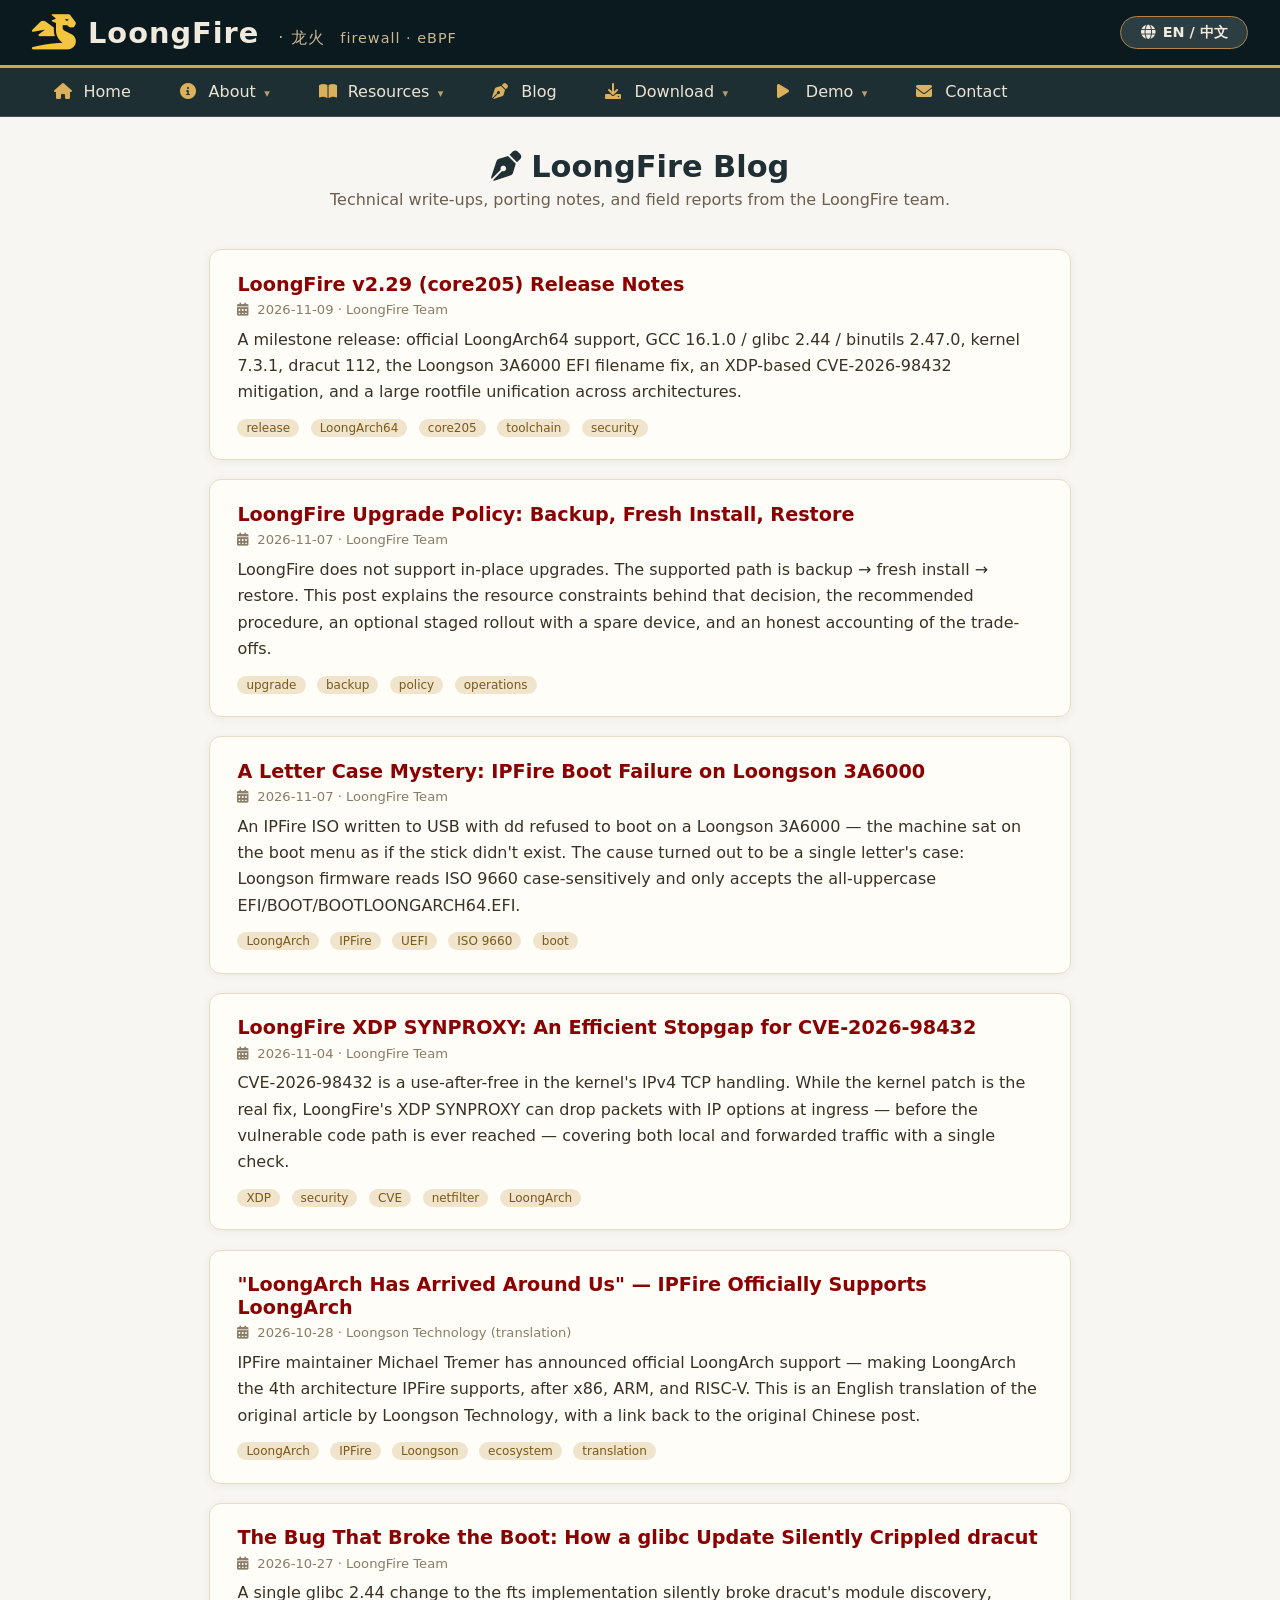
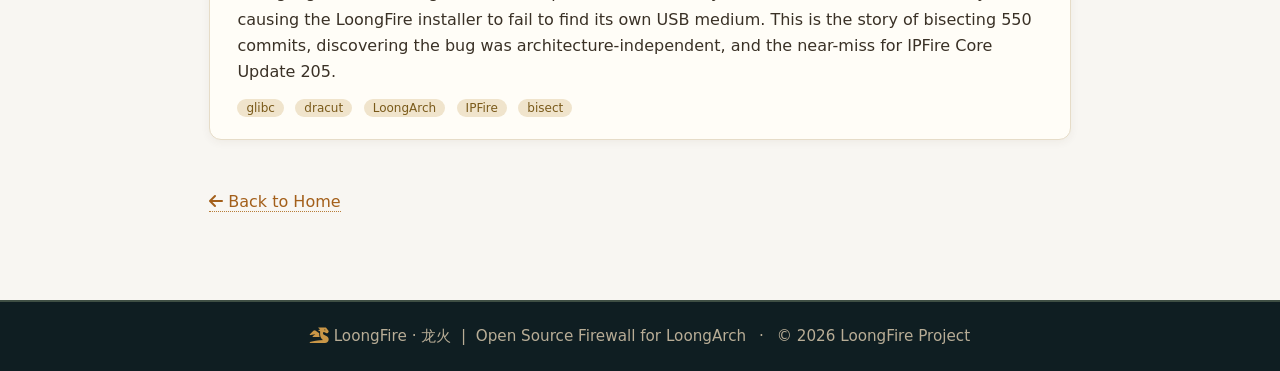
==== commit bff21bd2: "blog: loongfire v2.29-core205 release Signed-off-by: Vincent Li <vincent.mc.li@gmail.com>" ====
--- a/blog/index.html
+++ b/blog/index.html
@@ -105,6 +105,31 @@
         <ul class="post-list">
             <li class="post-card">
                 <h2>
+                    <a href="2026-11-09-loongfire-v2.29-core205-release.html?lang=en" data-lang="en">LoongFire v2.29 (core205) Release Notes</a>
+                    <a href="2026-11-09-loongfire-v2.29-core205-release.html?lang=zh" data-lang="zh">LoongFire v2.29（core205）发布说明</a>
+                </h2>
+                <p class="post-meta">
+                    <i class="fas fa-calendar-alt"></i>
+                    <span data-lang="en">2026-11-09 · LoongFire Team</span>
+                    <span data-lang="zh">2026-11-09 · LoongFire 团队</span>
+                </p>
+                <p class="post-excerpt" data-lang="en">
+                    A milestone release: official LoongArch64 support, GCC 16.1.0 / glibc 2.44 / binutils 2.47.0, kernel 7.3.1, dracut 112, the Loongson 3A6000 EFI filename fix, an XDP-based CVE-2026-98432 mitigation, and a large rootfile unification across architectures.
+                </p>
+                <p class="post-excerpt" data-lang="zh">
+                    里程碑版本：正式支持 LoongArch64，GCC 16.1.0 / glibc 2.44 / binutils 2.47.0，内核 7.3.1，dracut 112，龙芯 3A6000 的 EFI 文件名修复，基于 XDP 的 CVE-2026-98432 缓解，以及跨架构的大规模 rootfile 统一。
+                </p>
+                <div class="post-tags">
+                    <span class="post-tag">release</span>
+                    <span class="post-tag">LoongArch64</span>
+                    <span class="post-tag">core205</span>
+                    <span class="post-tag">toolchain</span>
+                    <span class="post-tag">security</span>
+                </div>
+            </li>
+
+            <li class="post-card">
+                <h2>
                     <a href="2026-11-07-loongfire-upgrade-policy.html?lang=en" data-lang="en">LoongFire Upgrade Policy: Backup, Fresh Install, Restore</a>
                     <a href="2026-11-07-loongfire-upgrade-policy.html?lang=zh" data-lang="zh">LoongFire 升级策略：备份、全新安装、恢复</a>
                 </h2>
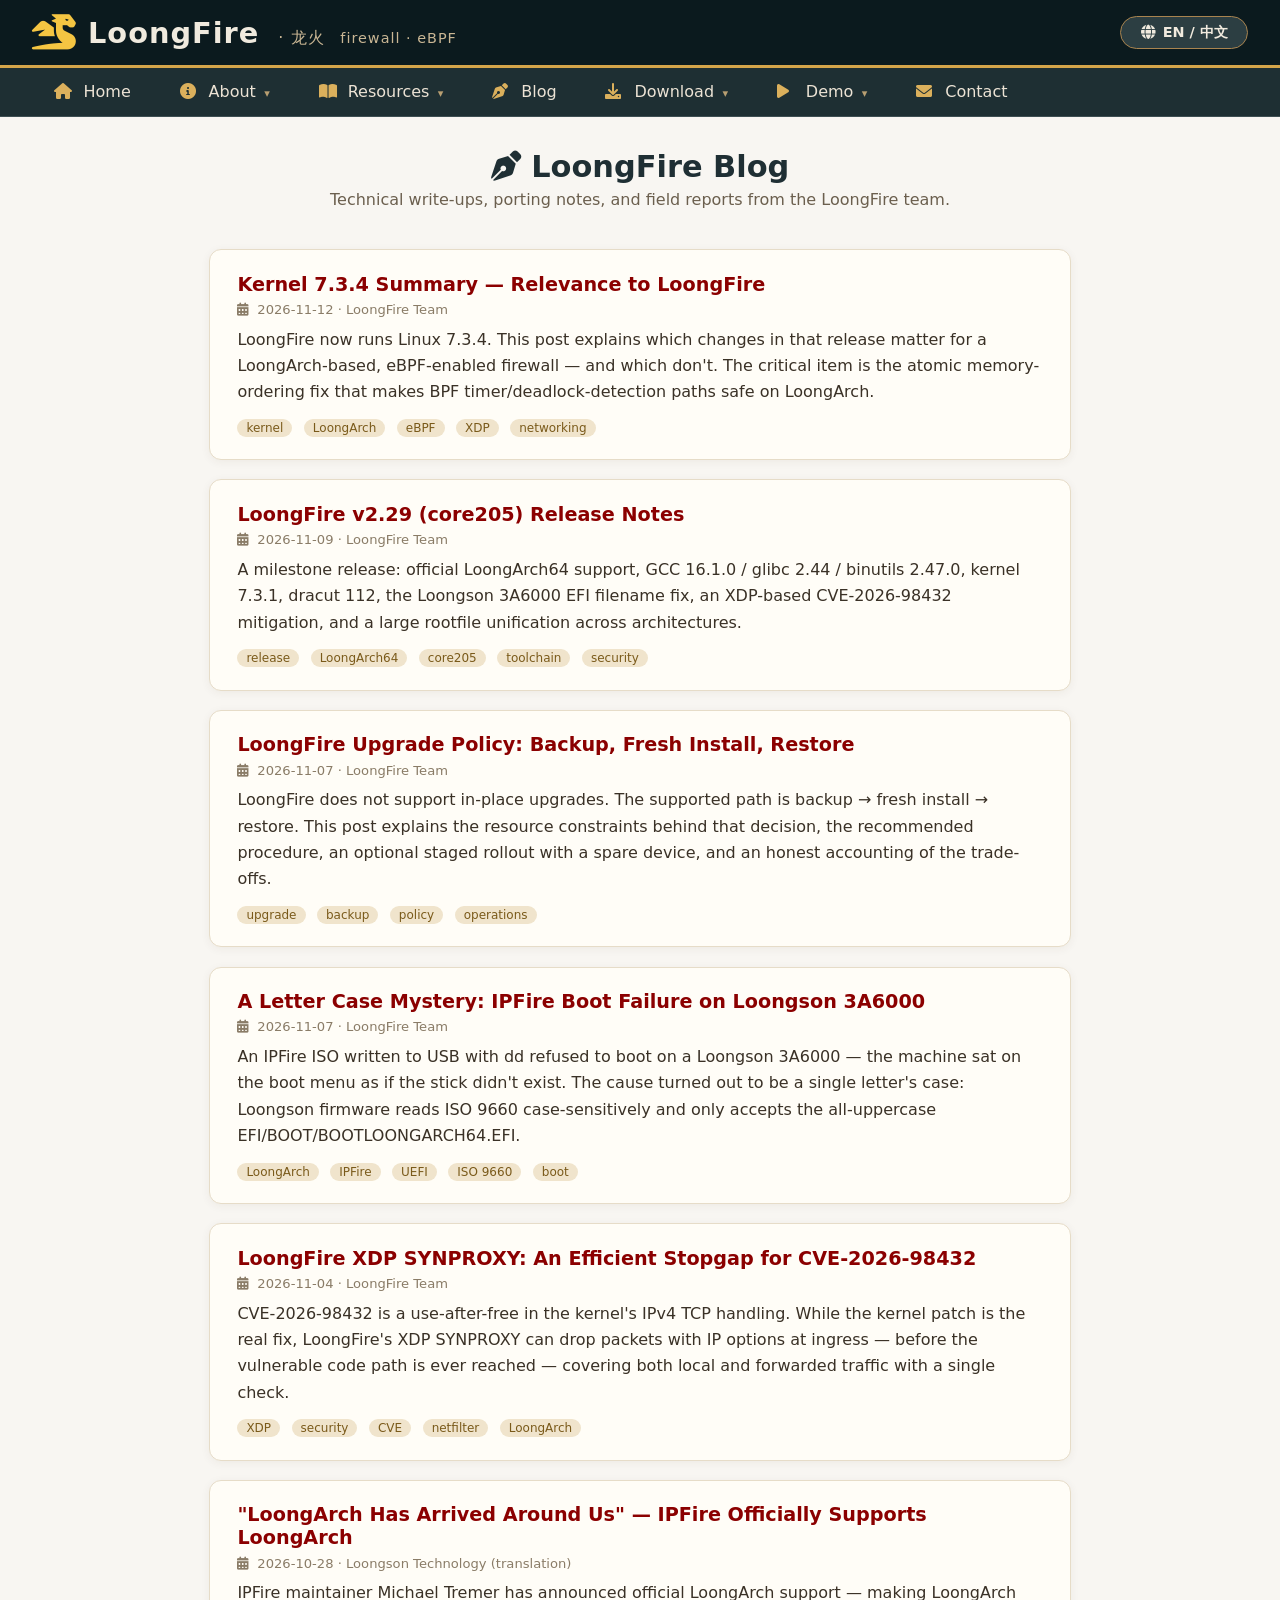
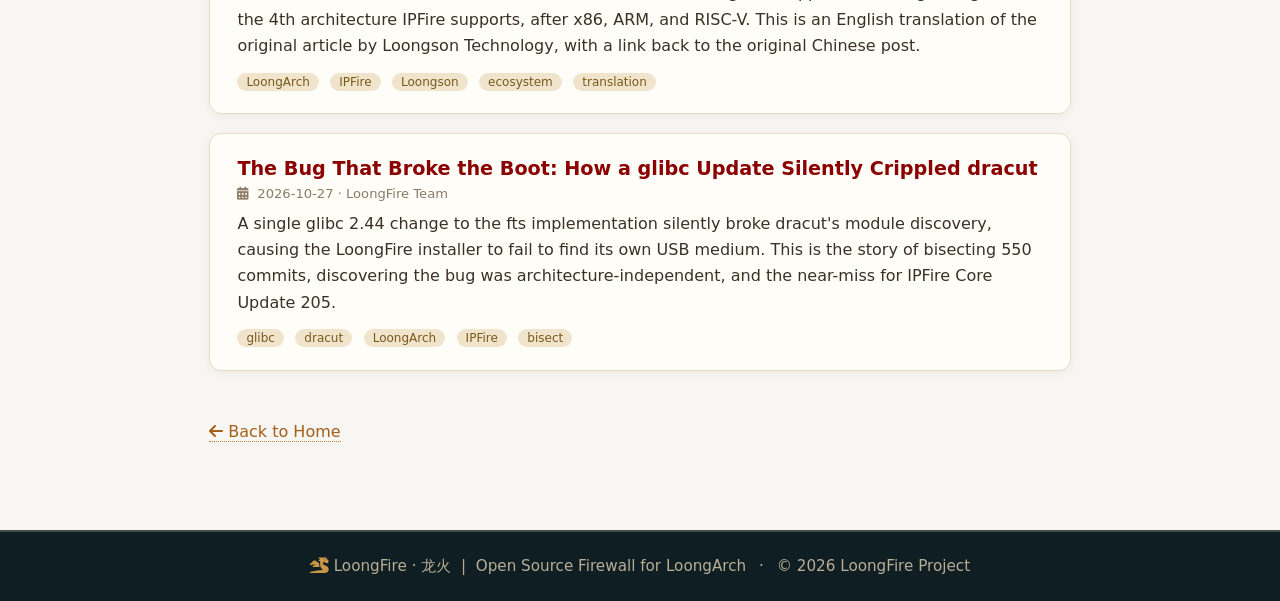
==== commit 3d97c431: "blog: LoongFire kernel 7.3.4 update Signed-off-by: Vincent Li <vincent.mc.li@gmail.com>" ====
--- a/blog/index.html
+++ b/blog/index.html
@@ -105,6 +105,31 @@
         <ul class="post-list">
             <li class="post-card">
                 <h2>
+                    <a href="2026-11-12-loongfire-kernel-7.3.4-summary.html?lang=en" data-lang="en">Kernel 7.3.4 Summary — Relevance to LoongFire</a>
+                    <a href="2026-11-12-loongfire-kernel-7.3.4-summary.html?lang=zh" data-lang="zh">内核 7.3.4 摘要 —— 对 LoongFire 的相关性</a>
+                </h2>
+                <p class="post-meta">
+                    <i class="fas fa-calendar-alt"></i>
+                    <span data-lang="en">2026-11-12 · LoongFire Team</span>
+                    <span data-lang="zh">2026-11-12 · LoongFire 团队</span>
+                </p>
+                <p class="post-excerpt" data-lang="en">
+                    LoongFire now runs Linux 7.3.4. This post explains which changes in that release matter for a LoongArch-based, eBPF-enabled firewall — and which don't. The critical item is the atomic memory-ordering fix that makes BPF timer/deadlock-detection paths safe on LoongArch.
+                </p>
+                <p class="post-excerpt" data-lang="zh">
+                    LoongFire 现已运行 Linux 7.3.4。本文说明该版本中哪些变更对基于 LoongArch、启用 eBPF 的防火墙有影响——哪些没有。关键项是原子内存序修复，它使 BPF 定时器/死锁检测路径在 LoongArch 上变得安全。
+                </p>
+                <div class="post-tags">
+                    <span class="post-tag">kernel</span>
+                    <span class="post-tag">LoongArch</span>
+                    <span class="post-tag">eBPF</span>
+                    <span class="post-tag">XDP</span>
+                    <span class="post-tag">networking</span>
+                </div>
+            </li>
+
+            <li class="post-card">
+                <h2>
                     <a href="2026-11-09-loongfire-v2.29-core205-release.html?lang=en" data-lang="en">LoongFire v2.29 (core205) Release Notes</a>
                     <a href="2026-11-09-loongfire-v2.29-core205-release.html?lang=zh" data-lang="zh">LoongFire v2.29（core205）发布说明</a>
                 </h2>
